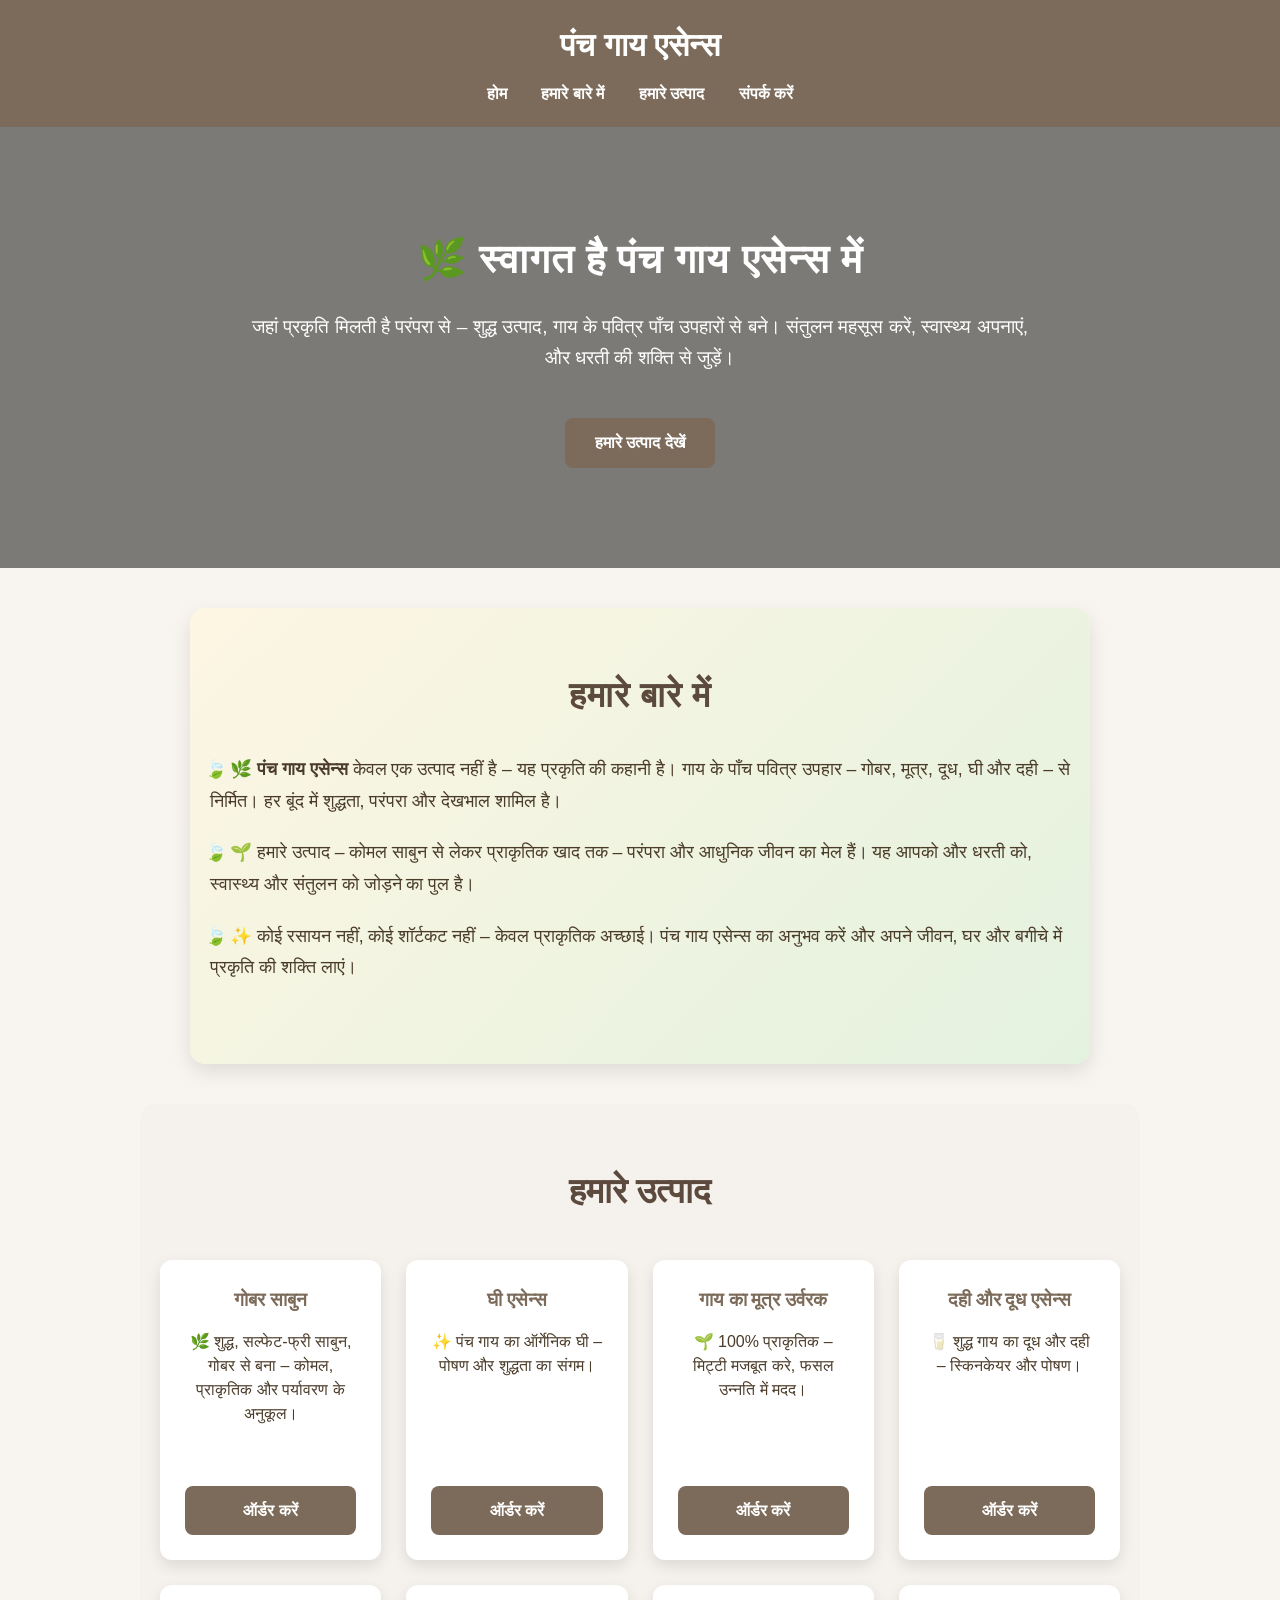
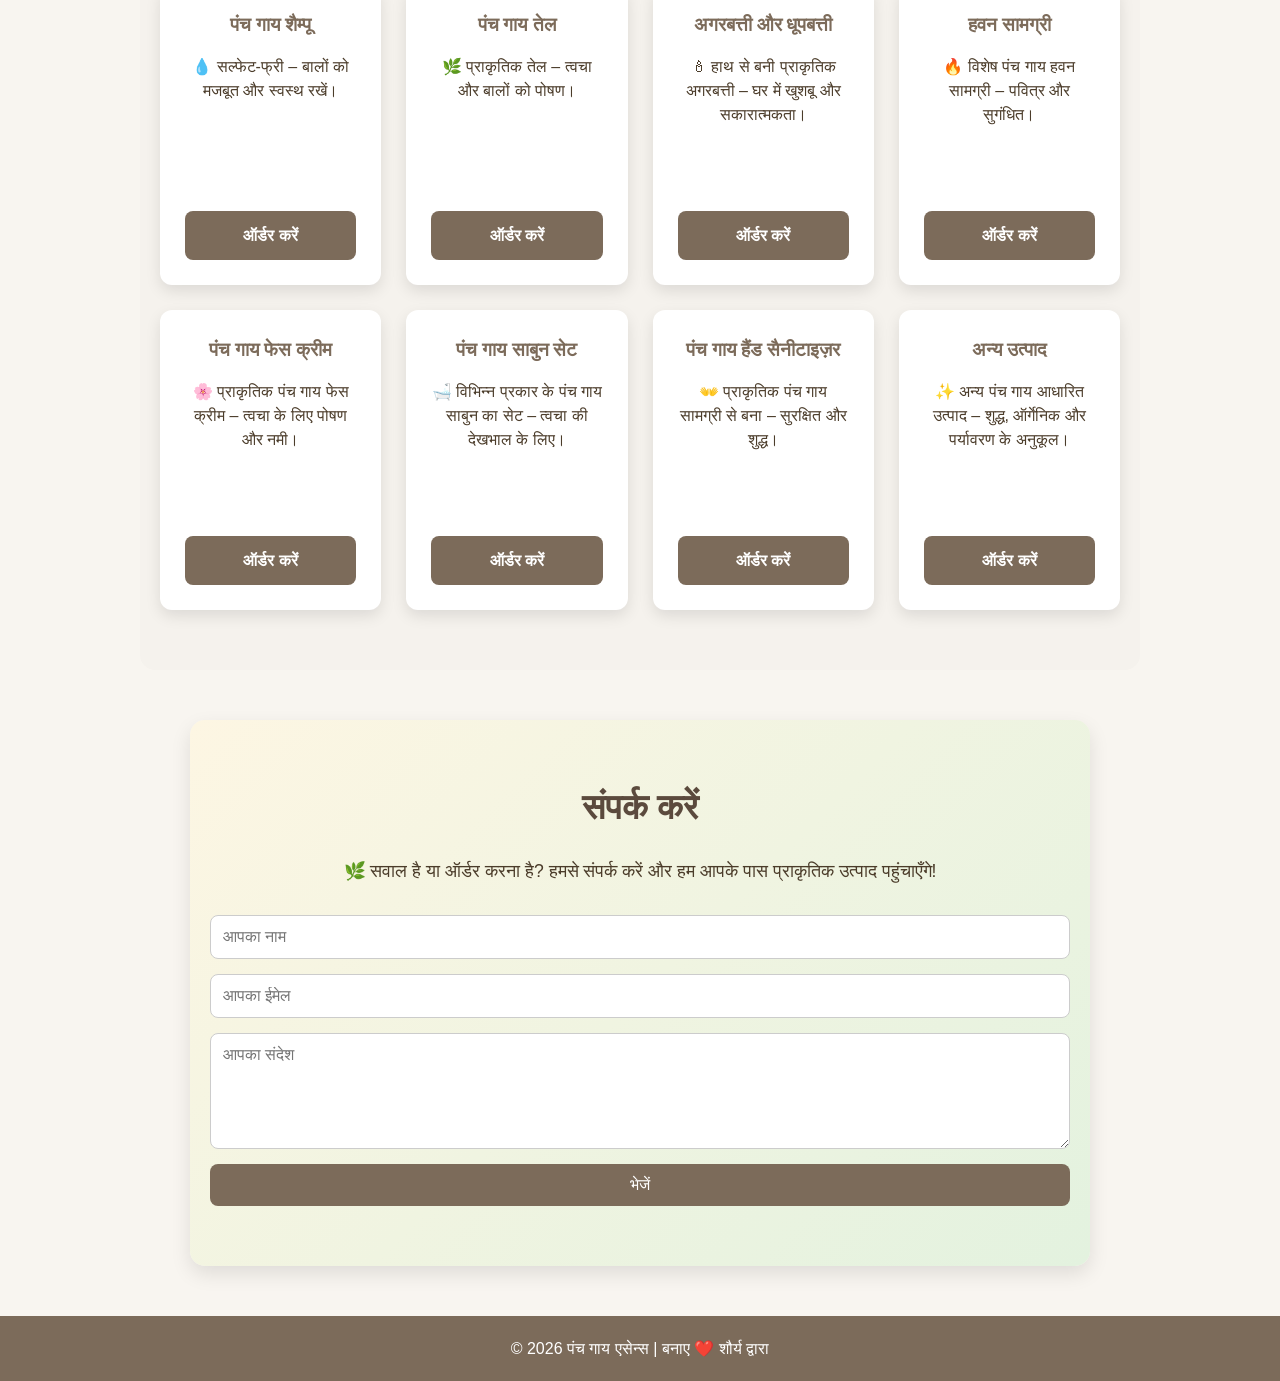
==== index.html @ 2a064d5c "Add files via upload" ====
<!DOCTYPE html>
<html lang="hi">
<head>
  <meta charset="UTF-8">
  <meta name="viewport" content="width=device-width, initial-scale=1.0">
  <title>पंच गाय एसेन्स</title>
  <link rel="stylesheet" href="style.css">
</head>
<body>

  <!-- Header -->
  <header>
    <h1>पंच गाय एसेन्स</h1>
    <nav>
      <a href="#home">होम</a>
      <a href="#about">हमारे बारे में</a>
      <a href="#products">हमारे उत्पाद</a>
      <a href="#contact">संपर्क करें</a>
    </nav>
    <button class="menu-toggle">☰</button>
  </header>

  <!-- Home Section -->
  <section id="home" class="home">
    <div class="home-content">
      <h2>🌿 स्वागत है <span>पंच गाय एसेन्स</span> में</h2>
      <p>जहां प्रकृति मिलती है परंपरा से – शुद्ध उत्पाद, गाय के पवित्र पाँच उपहारों से बने। संतुलन महसूस करें, स्वास्थ्य अपनाएं, और धरती की शक्ति से जुड़ें।</p>
      <a href="#products" class="btn">हमारे उत्पाद देखें</a>
    </div>
  </section>

  <!-- About Section -->
  <section id="about" class="about">
    <h2>हमारे बारे में</h2>
    <div class="about-content">
      <p>🌿 <strong>पंच गाय एसेन्स</strong> केवल एक उत्पाद नहीं है – यह प्रकृति की कहानी है। गाय के पाँच पवित्र उपहार – गोबर, मूत्र, दूध, घी और दही – से निर्मित। हर बूंद में शुद्धता, परंपरा और देखभाल शामिल है।</p>
      <p>🌱 हमारे उत्पाद – कोमल साबुन से लेकर प्राकृतिक खाद तक – परंपरा और आधुनिक जीवन का मेल हैं। यह आपको और धरती को, स्वास्थ्य और संतुलन को जोड़ने का पुल है।</p>
      <p>✨ कोई रसायन नहीं, कोई शॉर्टकट नहीं – केवल प्राकृतिक अच्छाई। पंच गाय एसेन्स का अनुभव करें और अपने जीवन, घर और बगीचे में प्रकृति की शक्ति लाएं।</p>
    </div>
  </section>

  <!-- Products Section -->
  <section id="products" class="products">
    <h2>हमारे उत्पाद</h2>
    <div class="products-grid">
      <!-- JS dynamically products insert karega -->
    </div>
  </section>

  <!-- Contact Section -->
  <section id="contact" class="contact">
    <h2>संपर्क करें</h2>
    <p>🌿 सवाल है या ऑर्डर करना है? हमसे संपर्क करें और हम आपके पास प्राकृतिक उत्पाद पहुंचाएँगे!</p>
    <form id="contactForm">
      <input type="text" placeholder="आपका नाम" required>
      <input type="email" placeholder="आपका ईमेल" required>
      <textarea placeholder="आपका संदेश" rows="5" required></textarea>
      <button type="submit">भेजें</button>
    </form>
  </section>

  <!-- Footer -->
  <footer>
    <p>&copy; 2026 पंच गाय एसेन्स | बनाए ❤️ शौर्य द्वारा</p>
  </footer>

  <script src="script.js"></script>
</body>
</html>
---- style.css ----
/* Reset & Base */
* { margin:0; padding:0; box-sizing:border-box; font-family: Arial, sans-serif; }
body { background: #f8f5f0; color: #333; line-height:1.6; }

/* Header */
header { background: #7c6b5a; color: #fff; padding:20px 10px; text-align:center; position:relative; }
header h1 { font-size:2em; }
nav { margin-top:10px; }
nav a { color:#fff; margin:0 15px; text-decoration:none; font-weight:bold; }
nav a:hover { text-decoration:underline; }
.menu-toggle { display:none; position:absolute; top:20px; right:20px; font-size:1.5em; background:none; border:none; color:#fff; cursor:pointer; }

/* Home Section */
.home { background: url('cow-field.jpg') center/cover no-repeat; padding:100px 20px; text-align:center; color:#fff; position:relative; }
.home::before { content:''; position:absolute; top:0; left:0; right:0; bottom:0; background: rgba(0,0,0,0.5); }
.home-content { position:relative; z-index:1; max-width:800px; margin:auto; animation: fadeIn 2s ease; }
.home h2 { font-size:2.5em; margin-bottom:20px; font-family: 'Georgia', serif; letter-spacing:1px; }
.home p { font-size:1.2em; margin-bottom:30px; line-height:1.6; }
.btn { background:#7c6b5a; color:#fff; padding:12px 30px; border-radius:8px; text-decoration:none; font-weight:bold; transition:0.3s; margin-top:15px; display:inline-block; }
.btn:hover { background:#5b4a3d; }

/* About Section */
.about { background: linear-gradient(135deg,#fdf6e3,#e3f2df); padding:60px 20px; border-radius:15px; max-width:900px; margin:40px auto; box-shadow:0 8px 20px rgba(0,0,0,0.1);}
.about h2 { text-align:center; font-size:2.2em; color:#5b4a3d; margin-bottom:30px; font-family:'Georgia', serif; letter-spacing:1px; }
.about-content p { font-size:1.1em; line-height:1.8; color:#4b3c2a; margin-bottom:20px; text-indent:20px; position:relative; transition:transform 0.3s; }
.about-content p::before { content:"🍃"; position:absolute; left:-25px; }
.about-content p:hover { transform: translateX(5px); }

/* Products Section */
.products { padding:60px 20px; background:#f5f2ed; max-width:1000px; margin:auto; border-radius:15px; }
.products h2 { text-align:center; font-size:2.2em; color:#5b4a3d; margin-bottom:40px; font-family:'Georgia', serif; }
.products-grid { display:grid; grid-template-columns:repeat(auto-fit,minmax(220px,1fr)); gap:25px; }
.product-card {
  background:#fff;
  padding:25px;
  border-radius:12px;
  box-shadow:0 6px 15px rgba(0,0,0,0.1);
  text-align:center;
  transition: transform 0.3s, box-shadow 0.3s;
  display:flex; 
  flex-direction:column; 
  justify-content:space-between; 
  min-height:300px; /* ensures uniform height */
}
.product-card h3 { color:#7c6b5a; margin-bottom:15px; font-family:'Georgia', serif; }
.product-card p { color:#4b3c2a; line-height:1.5; font-size:1em; flex-grow:1; }

/* Contact Section */
.contact { background: linear-gradient(135deg,#fdf6e3,#e3f2df); padding:60px 20px; border-radius:15px; max-width:900px; margin:50px auto; box-shadow:0 8px 20px rgba(0,0,0,0.1); }
.contact h2 { text-align:center; font-size:2.2em; color:#5b4a3d; margin-bottom:20px; font-family:'Georgia', serif; }
.contact p { text-align:center; color:#4b3c2a; font-size:1.1em; margin-bottom:30px; }
.contact form { display:flex; flex-direction:column; gap:15px; }
.contact input, .contact textarea { padding:12px; border-radius:8px; border:1px solid #ccc; font-size:1em; }
.contact button { padding:12px; background:#7c6b5a; color:#fff; border:none; border-radius:8px; font-size:1em; cursor:pointer; transition:0.3s; }
.contact button:hover { background:#5b4a3d; }

/* Footer */
footer { text-align:center; padding:20px; background:#7c6b5a; color:#fff; margin-top:30px; }

/* Responsive */
@media(max-width:768px){
  nav { display:none; flex-direction:column; }
  nav.active { display:flex; }
  .menu-toggle { display:block; }
}

/* Animations */
@keyframes fadeIn { from{opacity:0; transform:translateY(-20px);} to{opacity:1; transform:translateY(0);} }
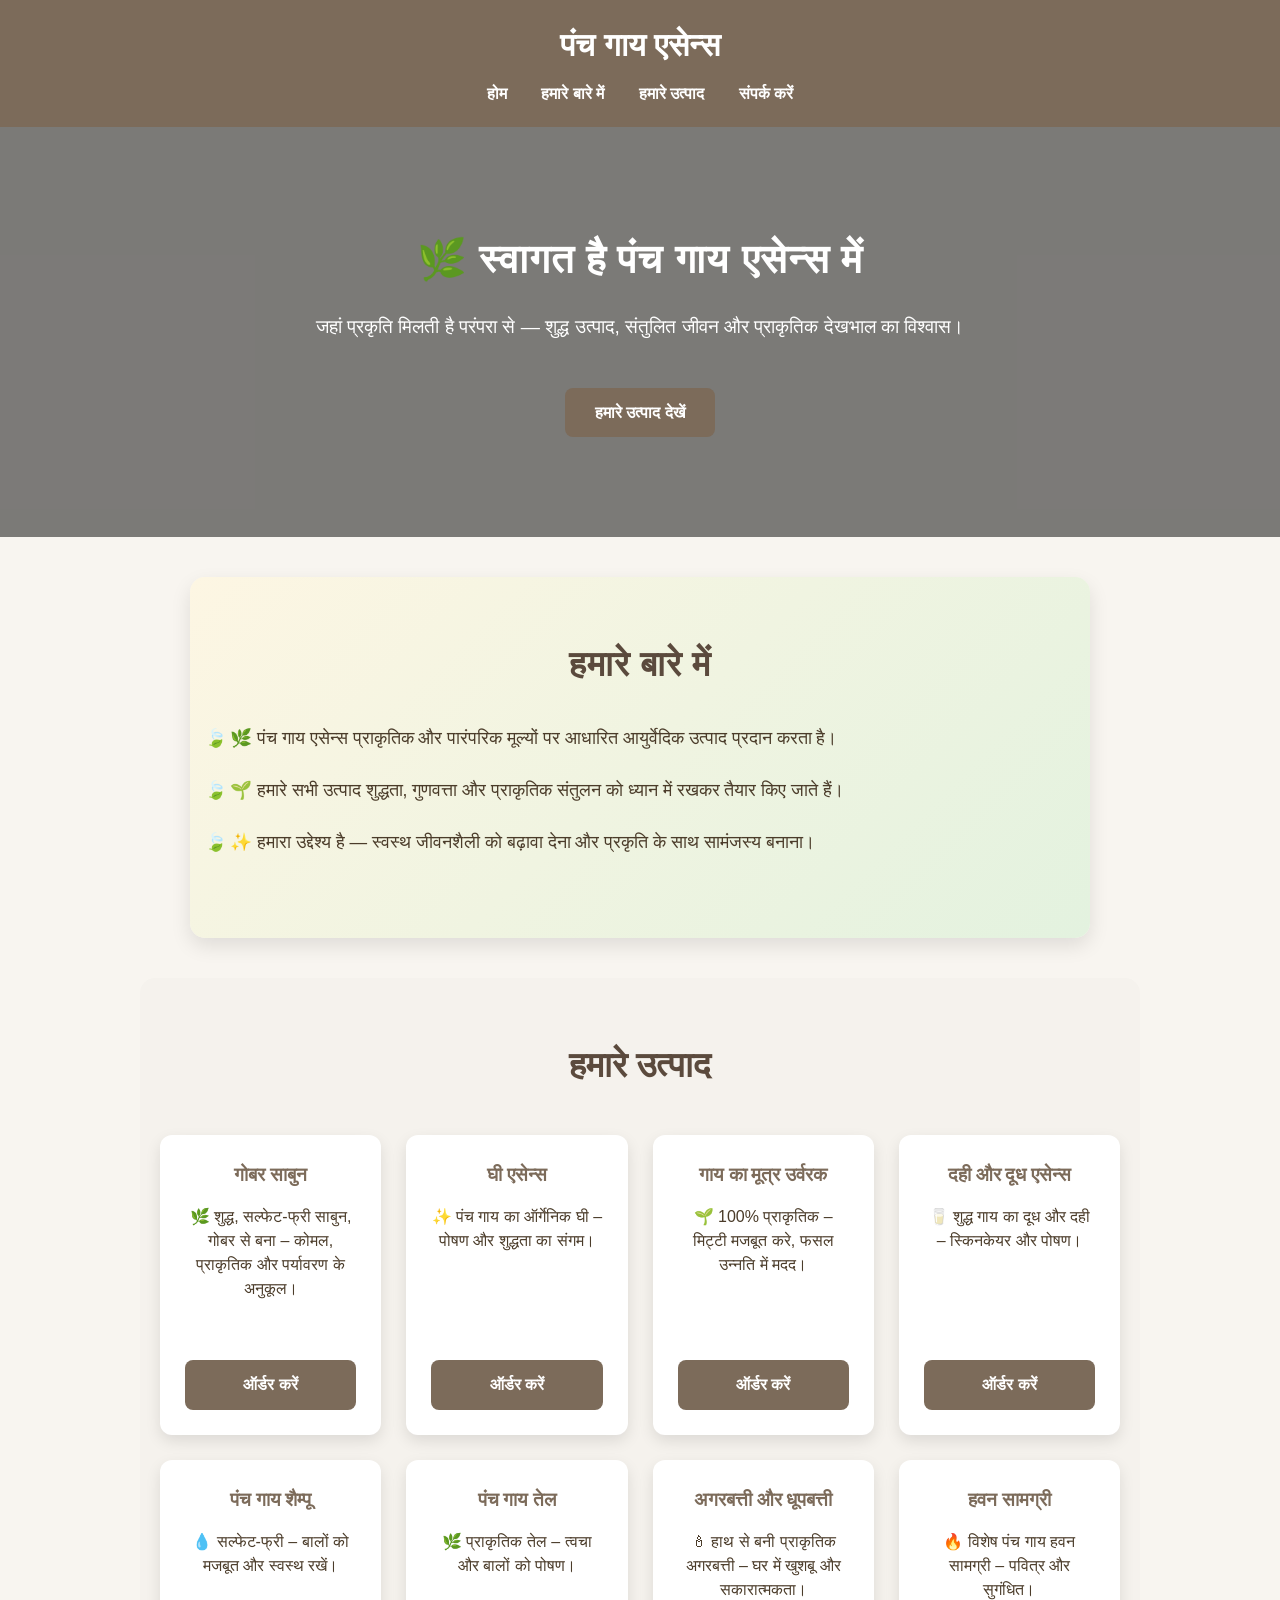
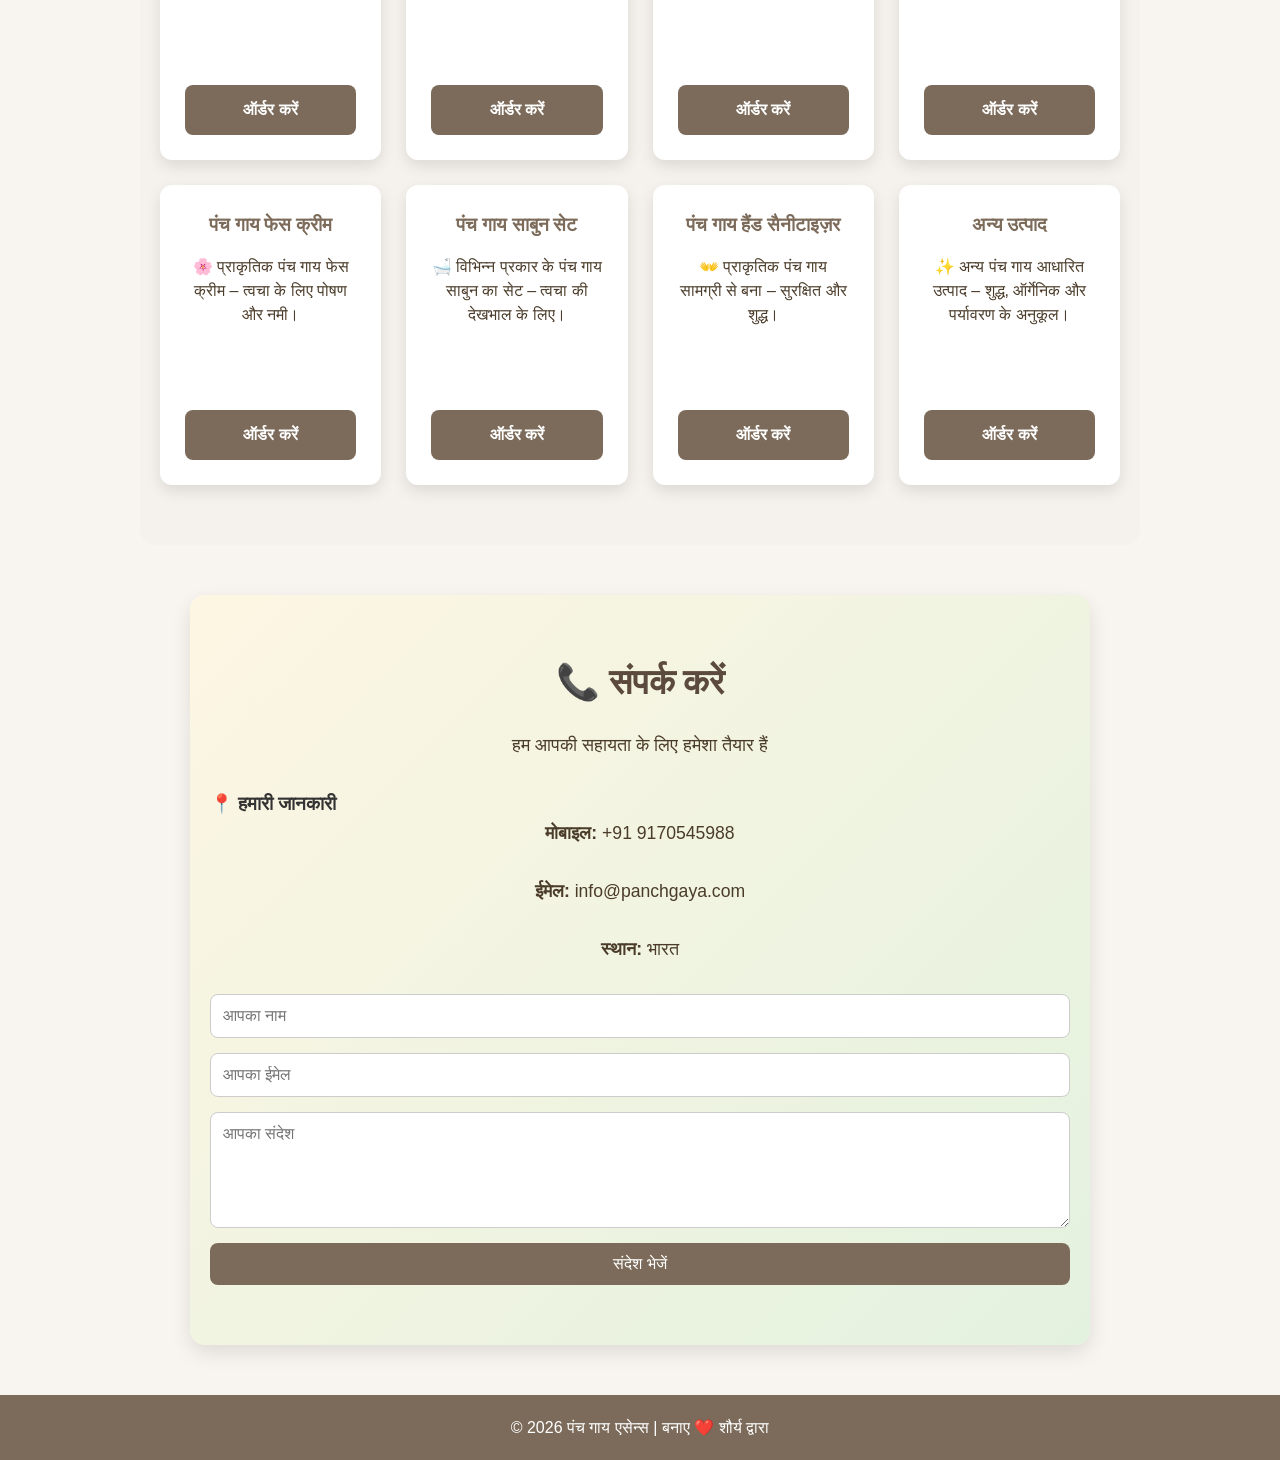
==== commit ac994883: "Update index.html" ====
--- a/index.html
+++ b/index.html
@@ -3,67 +3,146 @@
 <head>
   <meta charset="UTF-8">
   <meta name="viewport" content="width=device-width, initial-scale=1.0">
+
   <title>पंच गाय एसेन्स</title>
+
+  <meta name="description"
+  content="पंच गाय एसेन्स - प्राकृतिक आयुर्वेदिक उत्पाद, शुद्ध और पारंपरिक देखभाल के लिए।">
+
   <link rel="stylesheet" href="style.css">
+
+  <style>
+    html{
+      scroll-behavior:smooth;
+    }
+  </style>
 </head>
+
 <body>
 
-  <!-- Header -->
-  <header>
-    <h1>पंच गाय एसेन्स</h1>
-    <nav>
-      <a href="#home">होम</a>
-      <a href="#about">हमारे बारे में</a>
-      <a href="#products">हमारे उत्पाद</a>
-      <a href="#contact">संपर्क करें</a>
-    </nav>
-    <button class="menu-toggle">☰</button>
-  </header>
+<!-- ================= HEADER ================= -->
+<header>
 
-  <!-- Home Section -->
-  <section id="home" class="home">
-    <div class="home-content">
-      <h2>🌿 स्वागत है <span>पंच गाय एसेन्स</span> में</h2>
-      <p>जहां प्रकृति मिलती है परंपरा से – शुद्ध उत्पाद, गाय के पवित्र पाँच उपहारों से बने। संतुलन महसूस करें, स्वास्थ्य अपनाएं, और धरती की शक्ति से जुड़ें।</p>
-      <a href="#products" class="btn">हमारे उत्पाद देखें</a>
+  <h1>पंच गाय एसेन्स</h1>
+
+  <button class="menu-toggle">☰</button>
+
+  <nav>
+    <a href="index.html#home">होम</a>
+    <a href="index.html#about">हमारे बारे में</a>
+    <a href="index.html#products">हमारे उत्पाद</a>
+    <a href="index.html#contact">संपर्क करें</a>
+  </nav>
+
+</header>
+
+
+<!-- ================= HOME ================= -->
+<section id="home" class="home">
+  <div class="home-content">
+    <h2>🌿 स्वागत है <span>पंच गाय एसेन्स</span> में</h2>
+
+    <p>
+      जहां प्रकृति मिलती है परंपरा से — शुद्ध उत्पाद,
+      संतुलित जीवन और प्राकृतिक देखभाल का विश्वास।
+    </p>
+
+    <a href="#products" class="btn">हमारे उत्पाद देखें</a>
+  </div>
+</section>
+
+
+<!-- ================= ABOUT ================= -->
+<section id="about" class="about">
+
+  <h2>हमारे बारे में</h2>
+
+  <div class="about-content">
+
+    <p>
+      🌿 पंच गाय एसेन्स प्राकृतिक और पारंपरिक मूल्यों पर आधारित
+      आयुर्वेदिक उत्पाद प्रदान करता है।
+    </p>
+
+    <p>
+      🌱 हमारे सभी उत्पाद शुद्धता, गुणवत्ता और प्राकृतिक संतुलन
+      को ध्यान में रखकर तैयार किए जाते हैं।
+    </p>
+
+    <p>
+      ✨ हमारा उद्देश्य है — स्वस्थ जीवनशैली को बढ़ावा देना
+      और प्रकृति के साथ सामंजस्य बनाना।
+    </p>
+
+  </div>
+
+</section>
+
+
+<!-- ================= PRODUCTS ================= -->
+<section id="products" class="products">
+
+  <h2>हमारे उत्पाद</h2>
+
+  <div class="products-grid">
+    <!-- Products JS se auto load honge -->
+  </div>
+
+</section>
+
+
+<!-- ================= CONTACT ================= -->
+<section id="contact" class="contact">
+
+  <h2>📞 संपर्क करें</h2>
+  <p class="contact-sub">
+    हम आपकी सहायता के लिए हमेशा तैयार हैं
+  </p>
+
+  <div class="contact-container">
+
+    <div class="contact-info">
+      <h3>📍 हमारी जानकारी</h3>
+
+      <p><strong>मोबाइल:</strong> +91 9170545988</p>
+      <p><strong>ईमेल:</strong> info@panchgaya.com</p>
+      <p><strong>स्थान:</strong> भारत</p>
     </div>
-  </section>
 
-  <!-- About Section -->
-  <section id="about" class="about">
-    <h2>हमारे बारे में</h2>
-    <div class="about-content">
-      <p>🌿 <strong>पंच गाय एसेन्स</strong> केवल एक उत्पाद नहीं है – यह प्रकृति की कहानी है। गाय के पाँच पवित्र उपहार – गोबर, मूत्र, दूध, घी और दही – से निर्मित। हर बूंद में शुद्धता, परंपरा और देखभाल शामिल है।</p>
-      <p>🌱 हमारे उत्पाद – कोमल साबुन से लेकर प्राकृतिक खाद तक – परंपरा और आधुनिक जीवन का मेल हैं। यह आपको और धरती को, स्वास्थ्य और संतुलन को जोड़ने का पुल है।</p>
-      <p>✨ कोई रसायन नहीं, कोई शॉर्टकट नहीं – केवल प्राकृतिक अच्छाई। पंच गाय एसेन्स का अनुभव करें और अपने जीवन, घर और बगीचे में प्रकृति की शक्ति लाएं।</p>
-    </div>
-  </section>
 
-  <!-- Products Section -->
-  <section id="products" class="products">
-    <h2>हमारे उत्पाद</h2>
-    <div class="products-grid">
-      <!-- JS dynamically products insert karega -->
-    </div>
-  </section>
+    <form action="https://formsubmit.co/ps1373157@gmail.com"
+          method="POST"
+          class="contact-form">
 
-  <!-- Contact Section -->
-  <section id="contact" class="contact">
-    <h2>संपर्क करें</h2>
-    <p>🌿 सवाल है या ऑर्डर करना है? हमसे संपर्क करें और हम आपके पास प्राकृतिक उत्पाद पहुंचाएँगे!</p>
-    <form id="contactForm">
-      <input type="text" placeholder="आपका नाम" required>
-      <input type="email" placeholder="आपका ईमेल" required>
-      <textarea placeholder="आपका संदेश" rows="5" required></textarea>
-      <button type="submit">भेजें</button>
+      <input type="text" name="name" placeholder="आपका नाम" required>
+
+      <input type="email" name="email" placeholder="आपका ईमेल" required>
+
+      <textarea name="message"
+        placeholder="आपका संदेश"
+        rows="5"
+        required></textarea>
+
+      <input type="hidden" name="_captcha" value="false">
+      <input type="hidden" name="_subject"
+      value="नई वेबसाइट से संदेश आया है">
+
+      <button type="submit">संदेश भेजें</button>
+
     </form>
-  </section>
 
-  <!-- Footer -->
-  <footer>
-    <p>&copy; 2026 पंच गाय एसेन्स | बनाए ❤️ शौर्य द्वारा</p>
-  </footer>
+  </div>
 
-  <script src="script.js"></script>
+</section>
+
+
+<!-- ================= FOOTER ================= -->
+<footer>
+  <p>&copy; 2026 पंच गाय एसेन्स | बनाए ❤️ शौर्य द्वारा</p>
+</footer>
+
+
+<script src="script.js"></script>
+
 </body>
 </html>
